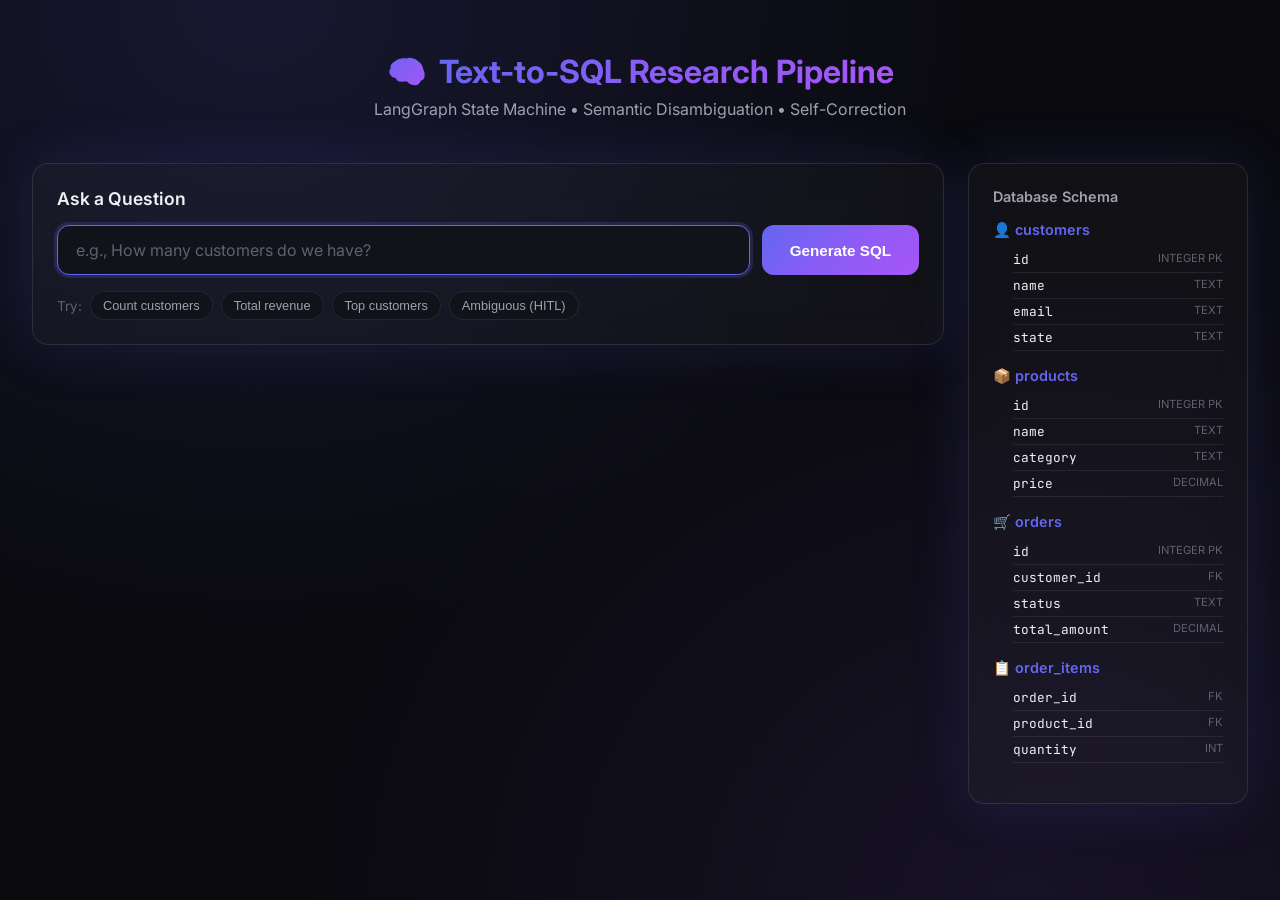
==== static/index.html @ eb3f430d "first commit" ====
<!DOCTYPE html>
<html lang="en">

<head>
    <meta charset="UTF-8">
    <meta name="viewport" content="width=device-width, initial-scale=1.0">
    <title>Text-to-SQL Agent</title>
    <link rel="stylesheet" href="/static/style.css">
    <link rel="preconnect" href="https://fonts.googleapis.com">
    <link rel="preconnect" href="https://fonts.gstatic.com" crossorigin>
    <link
        href="https://fonts.googleapis.com/css2?family=Inter:wght@300;400;500;600;700&family=JetBrains+Mono:wght@400;500&display=swap"
        rel="stylesheet">
</head>

<body>
    <div class="container">
        <header class="header">
            <div class="logo">
                <span class="logo-icon">🧠</span>
                <h1>Text-to-SQL Research Pipeline</h1>
            </div>
            <p class="tagline">LangGraph State Machine • Semantic Disambiguation • Self-Correction</p>
        </header>

        <main class="main-content">
            <!-- Query Input Section -->
            <section class="query-section glass-card">
                <h2>Ask a Question</h2>
                <div class="input-group">
                    <input type="text" id="query-input" placeholder="e.g., How many customers do we have?"
                        autocomplete="off">
                    <button id="submit-btn" class="btn-primary">
                        <span class="btn-text">Generate SQL</span>
                        <span class="btn-loading" style="display: none;">
                            <span class="spinner"></span>
                        </span>
                    </button>
                </div>
                <div class="example-queries">
                    <span class="example-label">Try:</span>
                    <button class="example-btn" data-query="How many customers do we have?">Count customers</button>
                    <button class="example-btn" data-query="What is the total revenue from delivered orders?">Total
                        revenue</button>
                    <button class="example-btn" data-query="Show me the top 5 customers by total spending">Top
                        customers</button>
                    <button class="example-btn" data-query="What are the sales?">Ambiguous (HITL)</button>
                </div>
            </section>

            <!-- Status Section -->
            <section id="status-section" class="status-section" style="display: none;">
                <div class="status-indicator">
                    <span id="status-icon" class="status-icon"></span>
                    <span id="status-text" class="status-text"></span>
                </div>
            </section>

            <!-- HITL Feedback Section -->
            <section id="hitl-section" class="hitl-section glass-card" style="display: none;">
                <div class="hitl-header">
                    <span class="hitl-icon">🤔</span>
                    <h3>Clarification Needed</h3>
                </div>
                <div class="hitl-content">
                    <p id="hitl-message">The query seems ambiguous. Please provide more details.</p>
                    <div class="hitl-details">
                        <strong>Confidence:</strong> <span id="hitl-confidence">-</span>
                        <br>
                        <strong>Issues:</strong>
                        <ul id="hitl-reasoning"></ul>
                    </div>
                    <div class="input-group">
                        <input type="text" id="feedback-input" placeholder="Provide clarification...">
                        <button id="feedback-btn" class="btn-secondary">Submit Feedback</button>
                    </div>
                </div>
            </section>

            <!-- Results Section -->
            <section id="results-section" class="results-section" style="display: none;">
                <div class="result-card glass-card">
                    <h3>Generated SQL</h3>
                    <pre id="sql-output" class="code-block"><code></code></pre>
                </div>
                <div class="result-card glass-card">
                    <h3>Execution Result</h3>
                    <div id="data-output" class="data-table-container"></div>
                </div>
                <div class="result-card glass-card plan-details">
                    <h3>Agent Analysis</h3>
                    <div id="plan-output" class="plan-info"></div>
                </div>
            </section>

            <!-- Error Section -->
            <section id="error-section" class="error-section glass-card" style="display: none;">
                <div class="error-header">
                    <span class="error-icon">❌</span>
                    <h3>Error</h3>
                </div>
                <p id="error-message"></p>
            </section>
        </main>

        <!-- Schema Sidebar -->
        <aside class="schema-sidebar glass-card">
            <h3>Database Schema</h3>
            <div class="schema-table">
                <div class="table-name">👤 customers</div>
                <ul class="columns">
                    <li><span class="col-name">id</span> <span class="col-type">INTEGER PK</span></li>
                    <li><span class="col-name">name</span> <span class="col-type">TEXT</span></li>
                    <li><span class="col-name">email</span> <span class="col-type">TEXT</span></li>
                    <li><span class="col-name">state</span> <span class="col-type">TEXT</span></li>
                </ul>
            </div>
            <div class="schema-table">
                <div class="table-name">📦 products</div>
                <ul class="columns">
                    <li><span class="col-name">id</span> <span class="col-type">INTEGER PK</span></li>
                    <li><span class="col-name">name</span> <span class="col-type">TEXT</span></li>
                    <li><span class="col-name">category</span> <span class="col-type">TEXT</span></li>
                    <li><span class="col-name">price</span> <span class="col-type">DECIMAL</span></li>
                </ul>
            </div>
            <div class="schema-table">
                <div class="table-name">🛒 orders</div>
                <ul class="columns">
                    <li><span class="col-name">id</span> <span class="col-type">INTEGER PK</span></li>
                    <li><span class="col-name">customer_id</span> <span class="col-type">FK</span></li>
                    <li><span class="col-name">status</span> <span class="col-type">TEXT</span></li>
                    <li><span class="col-name">total_amount</span> <span class="col-type">DECIMAL</span></li>
                </ul>
            </div>
            <div class="schema-table">
                <div class="table-name">📋 order_items</div>
                <ul class="columns">
                    <li><span class="col-name">order_id</span> <span class="col-type">FK</span></li>
                    <li><span class="col-name">product_id</span> <span class="col-type">FK</span></li>
                    <li><span class="col-name">quantity</span> <span class="col-type">INT</span></li>
                </ul>
            </div>
        </aside>
    </div>

    <script src="/static/app.js"></script>
</body>

</html>
---- static/style.css ----
:root {
    --bg-primary: #0a0a0f;
    --bg-secondary: #12121a;
    --bg-card: rgba(20, 20, 30, 0.7);
    --border-color: rgba(255, 255, 255, 0.08);
    --text-primary: #f0f0f5;
    --text-secondary: #a0a0b0;
    --text-muted: #606070;
    --accent-primary: #6366f1;
    --accent-secondary: #8b5cf6;
    --accent-gradient: linear-gradient(135deg, #6366f1 0%, #8b5cf6 50%, #a855f7 100%);
    --success: #22c55e;
    --warning: #f59e0b;
    --error: #ef4444;
    --glass-bg: rgba(255, 255, 255, 0.03);
    --glass-border: rgba(255, 255, 255, 0.1);
    --shadow-glow: 0 0 60px rgba(99, 102, 241, 0.15);
}

* {
    margin: 0;
    padding: 0;
    box-sizing: border-box;
}

body {
    font-family: 'Inter', -apple-system, BlinkMacSystemFont, sans-serif;
    background: var(--bg-primary);
    color: var(--text-primary);
    min-height: 100vh;
    background-image: 
        radial-gradient(ellipse at 20% 0%, rgba(99, 102, 241, 0.15) 0%, transparent 50%),
        radial-gradient(ellipse at 80% 100%, rgba(139, 92, 246, 0.1) 0%, transparent 50%);
}

.container {
    display: grid;
    grid-template-columns: 1fr 280px;
    grid-template-rows: auto 1fr;
    gap: 24px;
    max-width: 1400px;
    margin: 0 auto;
    padding: 32px;
    min-height: 100vh;
}

/* Glass Card Effect */
.glass-card {
    background: var(--glass-bg);
    backdrop-filter: blur(20px);
    -webkit-backdrop-filter: blur(20px);
    border: 1px solid var(--glass-border);
    border-radius: 16px;
    padding: 24px;
    box-shadow: var(--shadow-glow);
}

/* Header */
.header {
    grid-column: 1 / -1;
    text-align: center;
    padding: 20px 0;
}

.logo {
    display: flex;
    align-items: center;
    justify-content: center;
    gap: 12px;
    margin-bottom: 8px;
}

.logo-icon {
    font-size: 2rem;
    background: var(--accent-gradient);
    -webkit-background-clip: text;
    -webkit-text-fill-color: transparent;
    background-clip: text;
}

.logo h1 {
    font-size: 2rem;
    font-weight: 700;
    background: var(--accent-gradient);
    -webkit-background-clip: text;
    -webkit-text-fill-color: transparent;
    background-clip: text;
}

.tagline {
    color: var(--text-secondary);
    font-size: 1rem;
}

/* Main Content */
.main-content {
    display: flex;
    flex-direction: column;
    gap: 24px;
}

/* Query Section */
.query-section h2 {
    font-size: 1.1rem;
    font-weight: 600;
    margin-bottom: 16px;
    color: var(--text-primary);
}

.input-group {
    display: flex;
    gap: 12px;
}

.input-group input {
    flex: 1;
    padding: 14px 18px;
    background: var(--bg-secondary);
    border: 1px solid var(--border-color);
    border-radius: 12px;
    color: var(--text-primary);
    font-size: 1rem;
    font-family: inherit;
    transition: all 0.2s ease;
}

.input-group input:focus {
    outline: none;
    border-color: var(--accent-primary);
    box-shadow: 0 0 0 3px rgba(99, 102, 241, 0.2);
}

.input-group input::placeholder {
    color: var(--text-muted);
}

/* Buttons */
.btn-primary, .btn-secondary {
    padding: 14px 28px;
    border: none;
    border-radius: 12px;
    font-size: 0.95rem;
    font-weight: 600;
    cursor: pointer;
    transition: all 0.2s ease;
    display: flex;
    align-items: center;
    gap: 8px;
}

.btn-primary {
    background: var(--accent-gradient);
    color: white;
}

.btn-primary:hover {
    transform: translateY(-2px);
    box-shadow: 0 8px 20px rgba(99, 102, 241, 0.4);
}

.btn-secondary {
    background: var(--bg-secondary);
    color: var(--text-primary);
    border: 1px solid var(--border-color);
}

.btn-secondary:hover {
    background: rgba(255, 255, 255, 0.05);
    border-color: var(--accent-primary);
}

/* Spinner */
.spinner {
    width: 18px;
    height: 18px;
    border: 2px solid rgba(255, 255, 255, 0.3);
    border-top-color: white;
    border-radius: 50%;
    animation: spin 0.8s linear infinite;
}

@keyframes spin {
    to { transform: rotate(360deg); }
}

/* Example Queries */
.example-queries {
    display: flex;
    align-items: center;
    gap: 8px;
    flex-wrap: wrap;
    margin-top: 16px;
}

.example-label {
    color: var(--text-muted);
    font-size: 0.85rem;
}

.example-btn {
    padding: 6px 12px;
    background: var(--bg-secondary);
    border: 1px solid var(--border-color);
    border-radius: 20px;
    color: var(--text-secondary);
    font-size: 0.8rem;
    cursor: pointer;
    transition: all 0.2s ease;
}

.example-btn:hover {
    background: rgba(99, 102, 241, 0.1);
    border-color: var(--accent-primary);
    color: var(--accent-primary);
}

/* Status Section */
.status-section {
    padding: 16px 24px;
    border-radius: 12px;
    background: var(--glass-bg);
    border: 1px solid var(--glass-border);
}

.status-indicator {
    display: flex;
    align-items: center;
    gap: 12px;
}

.status-icon {
    font-size: 1.2rem;
}

.status-text {
    font-weight: 500;
}

.status-section.processing {
    border-color: var(--accent-primary);
    background: rgba(99, 102, 241, 0.05);
}

.status-section.success {
    border-color: var(--success);
    background: rgba(34, 197, 94, 0.05);
}

.status-section.error {
    border-color: var(--error);
    background: rgba(239, 68, 68, 0.05);
}

/* HITL Section */
.hitl-section {
    border-color: var(--warning);
    background: rgba(245, 158, 11, 0.05);
}

.hitl-header {
    display: flex;
    align-items: center;
    gap: 12px;
    margin-bottom: 16px;
}

.hitl-header h3 {
    color: var(--warning);
}

.hitl-icon {
    font-size: 1.5rem;
}

.hitl-details {
    background: var(--bg-secondary);
    padding: 12px 16px;
    border-radius: 8px;
    margin: 12px 0;
    font-size: 0.9rem;
    color: var(--text-secondary);
}

/* Results Section */
.results-section {
    display: flex;
    flex-direction: column;
    gap: 20px;
}

.result-card h3 {
    font-size: 0.95rem;
    font-weight: 600;
    margin-bottom: 12px;
    color: var(--text-secondary);
}

/* Code Block */
.code-block {
    background: var(--bg-secondary);
    border-radius: 8px;
    padding: 16px;
    overflow-x: auto;
    font-family: 'JetBrains Mono', monospace;
    font-size: 0.9rem;
    line-height: 1.6;
    color: #c4b5fd;
}

/* Data Table */
.data-table-container {
    overflow-x: auto;
}

.data-table {
    width: 100%;
    border-collapse: collapse;
    font-size: 0.9rem;
}

.data-table th,
.data-table td {
    padding: 12px 16px;
    text-align: left;
    border-bottom: 1px solid var(--border-color);
}

.data-table th {
    background: var(--bg-secondary);
    color: var(--text-secondary);
    font-weight: 500;
    text-transform: uppercase;
    font-size: 0.75rem;
    letter-spacing: 0.05em;
}

.data-table tr:hover td {
    background: rgba(99, 102, 241, 0.05);
}

/* Plan Info */
.plan-info {
    display: grid;
    grid-template-columns: repeat(auto-fit, minmax(150px, 1fr));
    gap: 16px;
}

.plan-item {
    background: var(--bg-secondary);
    padding: 12px 16px;
    border-radius: 8px;
}

.plan-item-label {
    font-size: 0.75rem;
    color: var(--text-muted);
    text-transform: uppercase;
    letter-spacing: 0.05em;
    margin-bottom: 4px;
}

.plan-item-value {
    font-weight: 500;
    color: var(--text-primary);
}

.confidence-high { color: var(--success); }
.confidence-medium { color: var(--warning); }
.confidence-low { color: var(--error); }

/* Error Section */
.error-section {
    border-color: var(--error);
    background: rgba(239, 68, 68, 0.05);
}

.error-header {
    display: flex;
    align-items: center;
    gap: 12px;
    margin-bottom: 12px;
}

.error-header h3 {
    color: var(--error);
}

#error-message {
    color: var(--text-secondary);
    font-family: 'JetBrains Mono', monospace;
    font-size: 0.85rem;
}

/* Schema Sidebar */
.schema-sidebar {
    align-self: start;
    position: sticky;
    top: 32px;
}

.schema-sidebar h3 {
    font-size: 0.9rem;
    font-weight: 600;
    margin-bottom: 16px;
    color: var(--text-secondary);
}

.schema-table {
    margin-bottom: 16px;
}

.table-name {
    font-weight: 600;
    font-size: 0.9rem;
    margin-bottom: 8px;
    color: var(--accent-primary);
}

.columns {
    list-style: none;
    padding-left: 20px;
    font-size: 0.8rem;
}

.columns li {
    display: flex;
    justify-content: space-between;
    padding: 4px 0;
    border-bottom: 1px solid var(--border-color);
}

.col-name {
    font-family: 'JetBrains Mono', monospace;
    color: var(--text-primary);
}

.col-type {
    color: var(--text-muted);
    font-size: 0.7rem;
}

/* Responsive */
@media (max-width: 900px) {
    .container {
        grid-template-columns: 1fr;
    }
    
    .schema-sidebar {
        position: static;
        grid-row: 2;
    }
}
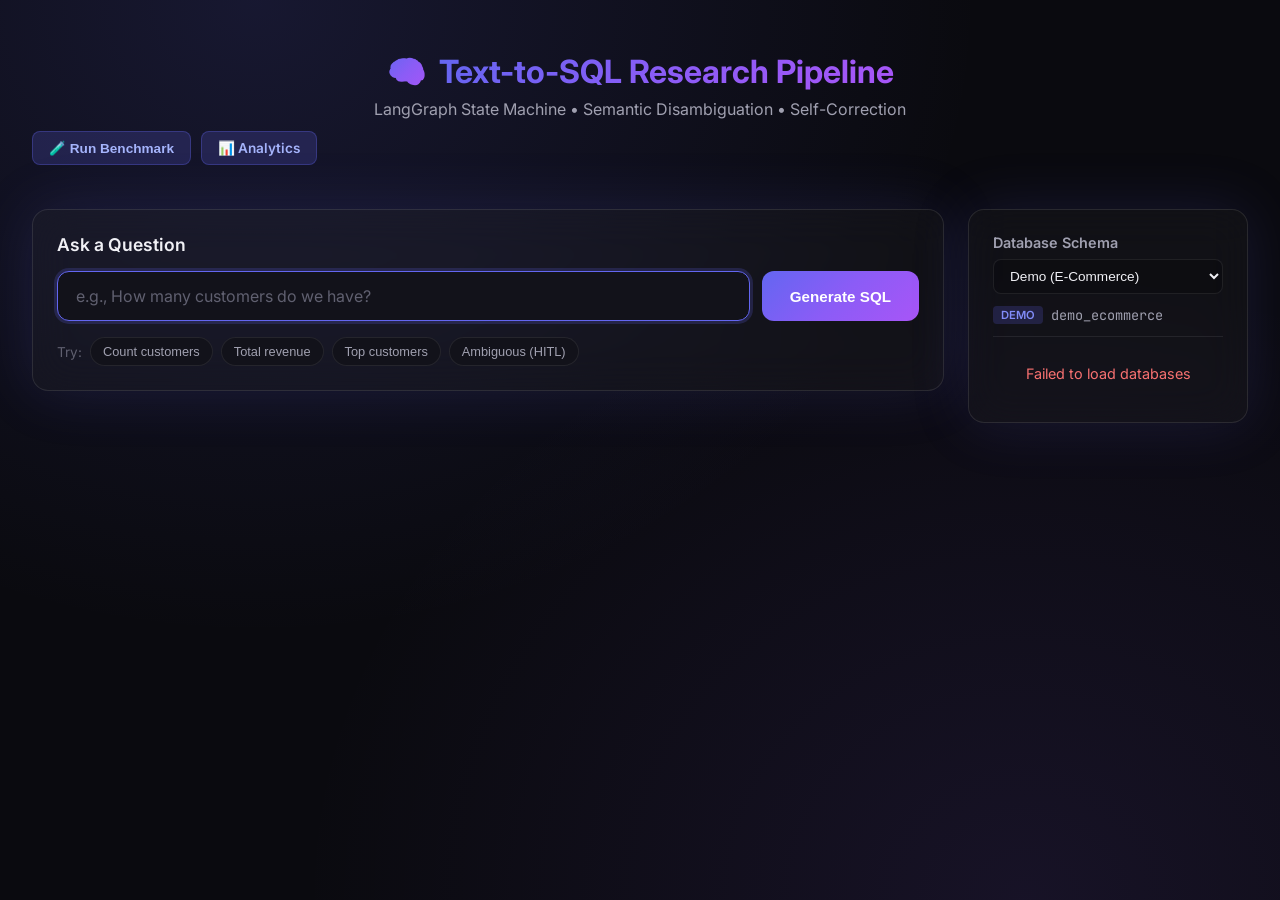
==== commit 9d3e58a3: "Add benchmark API, dataset loader, and scripts Introduces new REST API endpoints for benchmark manag" ====
--- a/static/index.html
+++ b/static/index.html
@@ -21,7 +21,41 @@
                 <h1>Text-to-SQL Research Pipeline</h1>
             </div>
             <p class="tagline">LangGraph State Machine • Semantic Disambiguation • Self-Correction</p>
+            <div class="header-actions">
+                <button id="benchmark-btn" class="btn-secondary">🧪 Run Benchmark</button>
+                <a href="/static/analytics.html" class="btn-secondary">📊 Analytics</a>
+            </div>
         </header>
+
+        <!-- Benchmark Panel (hidden by default) -->
+        <div id="benchmark-panel" class="benchmark-panel glass-card" style="display: none;">
+            <div class="benchmark-header">
+                <h3>🧪 Benchmark Mode</h3>
+                <button id="close-benchmark" class="close-btn">×</button>
+            </div>
+            <div class="benchmark-status">
+                <div class="benchmark-progress">
+                    <span id="bench-progress-text">Ready to start</span>
+                    <div class="progress-bar">
+                        <div id="bench-progress-fill" class="progress-fill" style="width: 0%"></div>
+                    </div>
+                </div>
+                <div class="benchmark-stats">
+                    <span id="bench-success" class="stat-success">0 ✓</span>
+                    <span id="bench-failed" class="stat-failed">0 ✗</span>
+                    <span id="bench-hitl" class="stat-hitl">0 🤔</span>
+                </div>
+            </div>
+            <div id="benchmark-question-container" class="benchmark-question" style="display: none;">
+                <div class="question-label">Current Question:</div>
+                <div id="bench-current-question" class="current-question"></div>
+                <div id="bench-difficulty" class="difficulty-badge"></div>
+            </div>
+            <div class="benchmark-actions">
+                <button id="start-benchmark-btn" class="btn-primary">Start Benchmark</button>
+                <button id="next-question-btn" class="btn-primary" style="display: none;">Next Question →</button>
+            </div>
+        </div>
 
         <main class="main-content">
             <!-- Query Input Section -->
@@ -105,41 +139,21 @@
 
         <!-- Schema Sidebar -->
         <aside class="schema-sidebar glass-card">
-            <h3>Database Schema</h3>
-            <div class="schema-table">
-                <div class="table-name">👤 customers</div>
-                <ul class="columns">
-                    <li><span class="col-name">id</span> <span class="col-type">INTEGER PK</span></li>
-                    <li><span class="col-name">name</span> <span class="col-type">TEXT</span></li>
-                    <li><span class="col-name">email</span> <span class="col-type">TEXT</span></li>
-                    <li><span class="col-name">state</span> <span class="col-type">TEXT</span></li>
-                </ul>
+            <div class="schema-header">
+                <h3>Database Schema</h3>
+                <div class="database-selector">
+                    <select id="database-select" title="Select Database">
+                        <option value="demo">Demo (E-Commerce)</option>
+                    </select>
+                </div>
             </div>
-            <div class="schema-table">
-                <div class="table-name">📦 products</div>
-                <ul class="columns">
-                    <li><span class="col-name">id</span> <span class="col-type">INTEGER PK</span></li>
-                    <li><span class="col-name">name</span> <span class="col-type">TEXT</span></li>
-                    <li><span class="col-name">category</span> <span class="col-type">TEXT</span></li>
-                    <li><span class="col-name">price</span> <span class="col-type">DECIMAL</span></li>
-                </ul>
+            <div class="database-info">
+                <span id="db-mode-badge" class="db-badge mode-demo">Demo</span>
+                <span id="db-name-display">demo_ecommerce</span>
             </div>
-            <div class="schema-table">
-                <div class="table-name">🛒 orders</div>
-                <ul class="columns">
-                    <li><span class="col-name">id</span> <span class="col-type">INTEGER PK</span></li>
-                    <li><span class="col-name">customer_id</span> <span class="col-type">FK</span></li>
-                    <li><span class="col-name">status</span> <span class="col-type">TEXT</span></li>
-                    <li><span class="col-name">total_amount</span> <span class="col-type">DECIMAL</span></li>
-                </ul>
-            </div>
-            <div class="schema-table">
-                <div class="table-name">📋 order_items</div>
-                <ul class="columns">
-                    <li><span class="col-name">order_id</span> <span class="col-type">FK</span></li>
-                    <li><span class="col-name">product_id</span> <span class="col-type">FK</span></li>
-                    <li><span class="col-name">quantity</span> <span class="col-type">INT</span></li>
-                </ul>
+            <div id="schema-container" class="schema-tables">
+                <!-- Schema will be loaded dynamically -->
+                <div class="schema-loading">Loading schema...</div>
             </div>
         </aside>
     </div>
